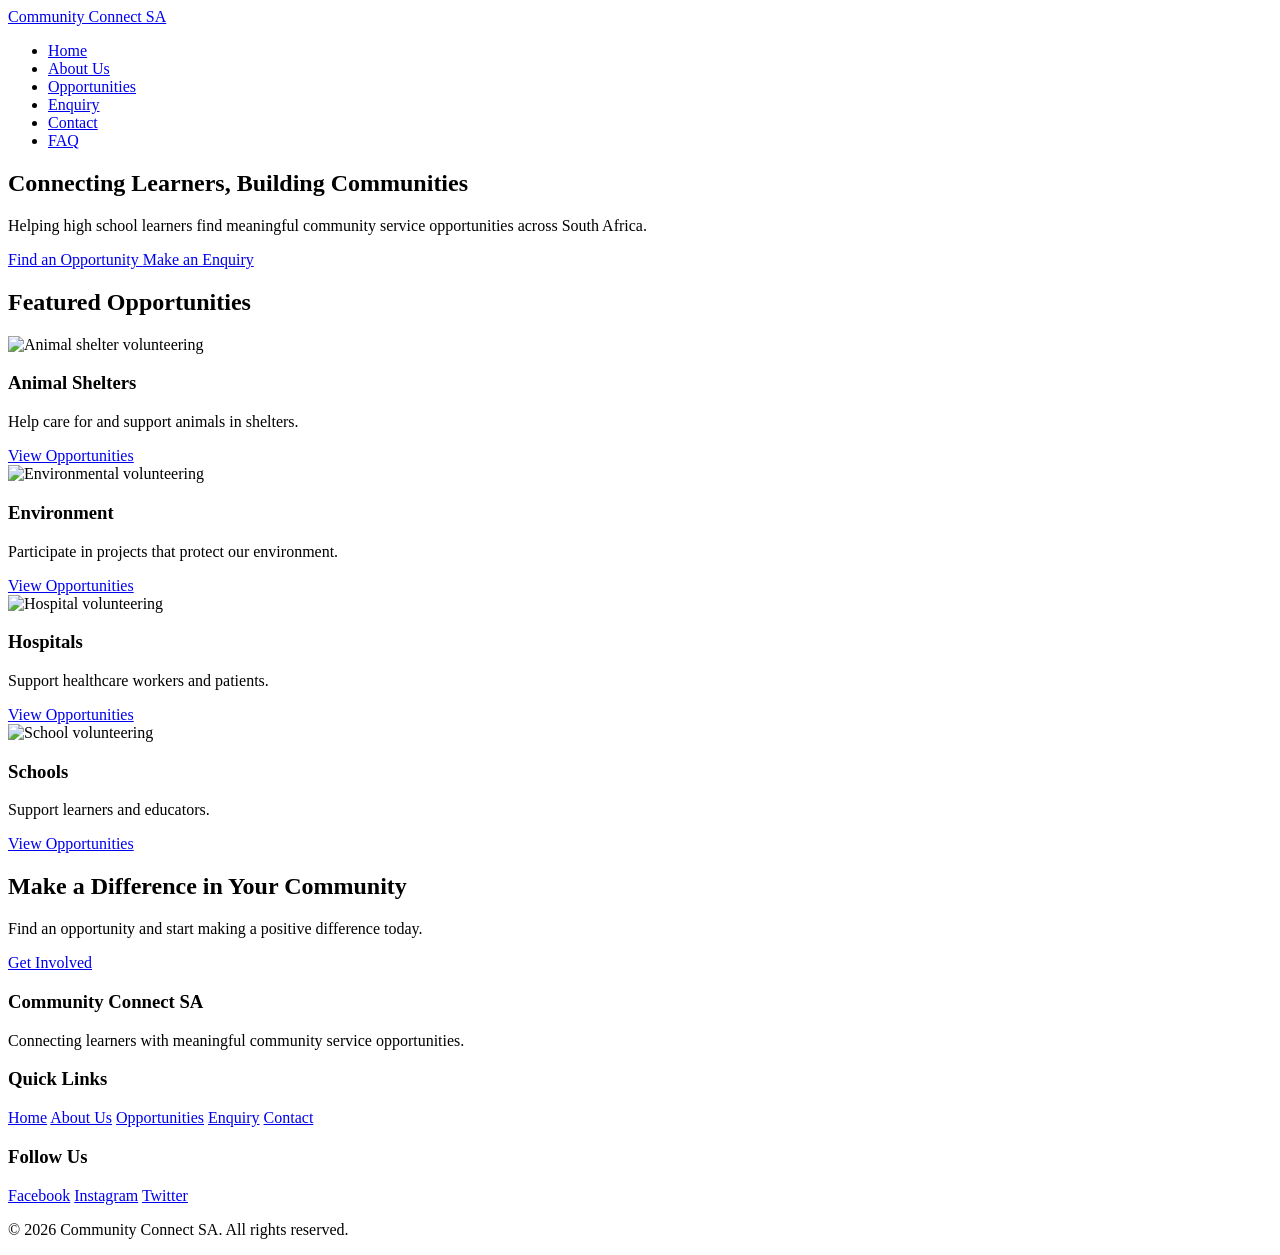
==== index.html @ 4989bf53 "Home page" ====
<!DOCTYPE html>
<html lang="en">
<head>
    <meta charset="UTF-8">
    <meta name="viewport" content="width=device-width, initial-scale=1.0">

    <title>Community Connect SA | Home</title>

    <link rel="stylesheet" href="css/style.css">
</head>

<body>

    <header>
        <nav class="navbar">

            <a href="index.html" class="logo">
                Community Connect SA
            </a>

            <ul class="nav-links">
                <li><a href="index.html">Home</a></li>
                <li><a href="about.html">About Us</a></li>
                <li><a href="services.html">Opportunities</a></li>
                <li><a href="enquiry.html">Enquiry</a></li>
                <li><a href="contact.html">Contact</a></li>
                <li><a href="faq.html">FAQ</a></li>
            </ul>

        </nav>
    </header>


    <main>

        <!-- Hero Section -->
        <section class="hero">

            <div class="hero-content">

                <h1>
                    Connecting Learners,
                    Building Communities
                </h1>

                <p>
                    Helping high school learners find
                    meaningful community service
                    opportunities across South Africa.
                </p>

                <div class="hero-buttons">
                    <a href="services.html" class="btn">
                        Find an Opportunity
                    </a>

                    <a href="enquiry.html" class="btn secondary-btn">
                        Make an Enquiry
                    </a>
                </div>

            </div>

        </section>


        <!-- Featured Opportunities -->
        <section class="opportunities">

            <h2>Featured Opportunities</h2>

            <div class="opportunity-grid">

                <article class="opportunity-card">

                    <img
                        src="images/animal-shelter.jpg"
                        alt="Animal shelter volunteering"
                    >

                    <h3>Animal Shelters</h3>

                    <p>
                        Help care for and support
                        animals in shelters.
                    </p>

                    <a href="services.html">
                        View Opportunities
                    </a>

                </article>


                <article class="opportunity-card">

                    <img
                        src="images/environment.jpg"
                        alt="Environmental volunteering"
                    >

                    <h3>Environment</h3>

                    <p>
                        Participate in projects
                        that protect our environment.
                    </p>

                    <a href="services.html">
                        View Opportunities
                    </a>

                </article>


                <article class="opportunity-card">

                    <img
                        src="images/hospital.jpg"
                        alt="Hospital volunteering"
                    >

                    <h3>Hospitals</h3>

                    <p>
                        Support healthcare workers
                        and patients.
                    </p>

                    <a href="services.html">
                        View Opportunities
                    </a>

                </article>


                <article class="opportunity-card">

                    <img
                        src="images/school.jpg"
                        alt="School volunteering"
                    >

                    <h3>Schools</h3>

                    <p>
                        Support learners and
                        educators.
                    </p>

                    <a href="services.html">
                        View Opportunities
                    </a>

                </article>

            </div>

        </section>


        <!-- Call to Action -->
        <section class="cta">

            <h2>Make a Difference in Your Community</h2>

            <p>
                Find an opportunity and start
                making a positive difference today.
            </p>

            <a href="services.html" class="btn">
                Get Involved
            </a>

        </section>

    </main>


    <footer>

        <div class="footer-content">

            <div>
                <h3>Community Connect SA</h3>

                <p>
                    Connecting learners with
                    meaningful community service
                    opportunities.
                </p>
            </div>


            <div>
                <h3>Quick Links</h3>

                <a href="index.html">Home</a>
                <a href="about.html">About Us</a>
                <a href="services.html">Opportunities</a>
                <a href="enquiry.html">Enquiry</a>
                <a href="contact.html">Contact</a>
            </div>


            <div>
                <h3>Follow Us</h3>

                <a href="#">Facebook</a>
                <a href="#">Instagram</a>
                <a href="#">Twitter</a>
            </div>

        </div>

        <p class="copyright">
            &copy; 2026 Community Connect SA.
            All rights reserved.
        </p>

    </footer>


    <script src="js/script.js"></script>

</body>
</html>
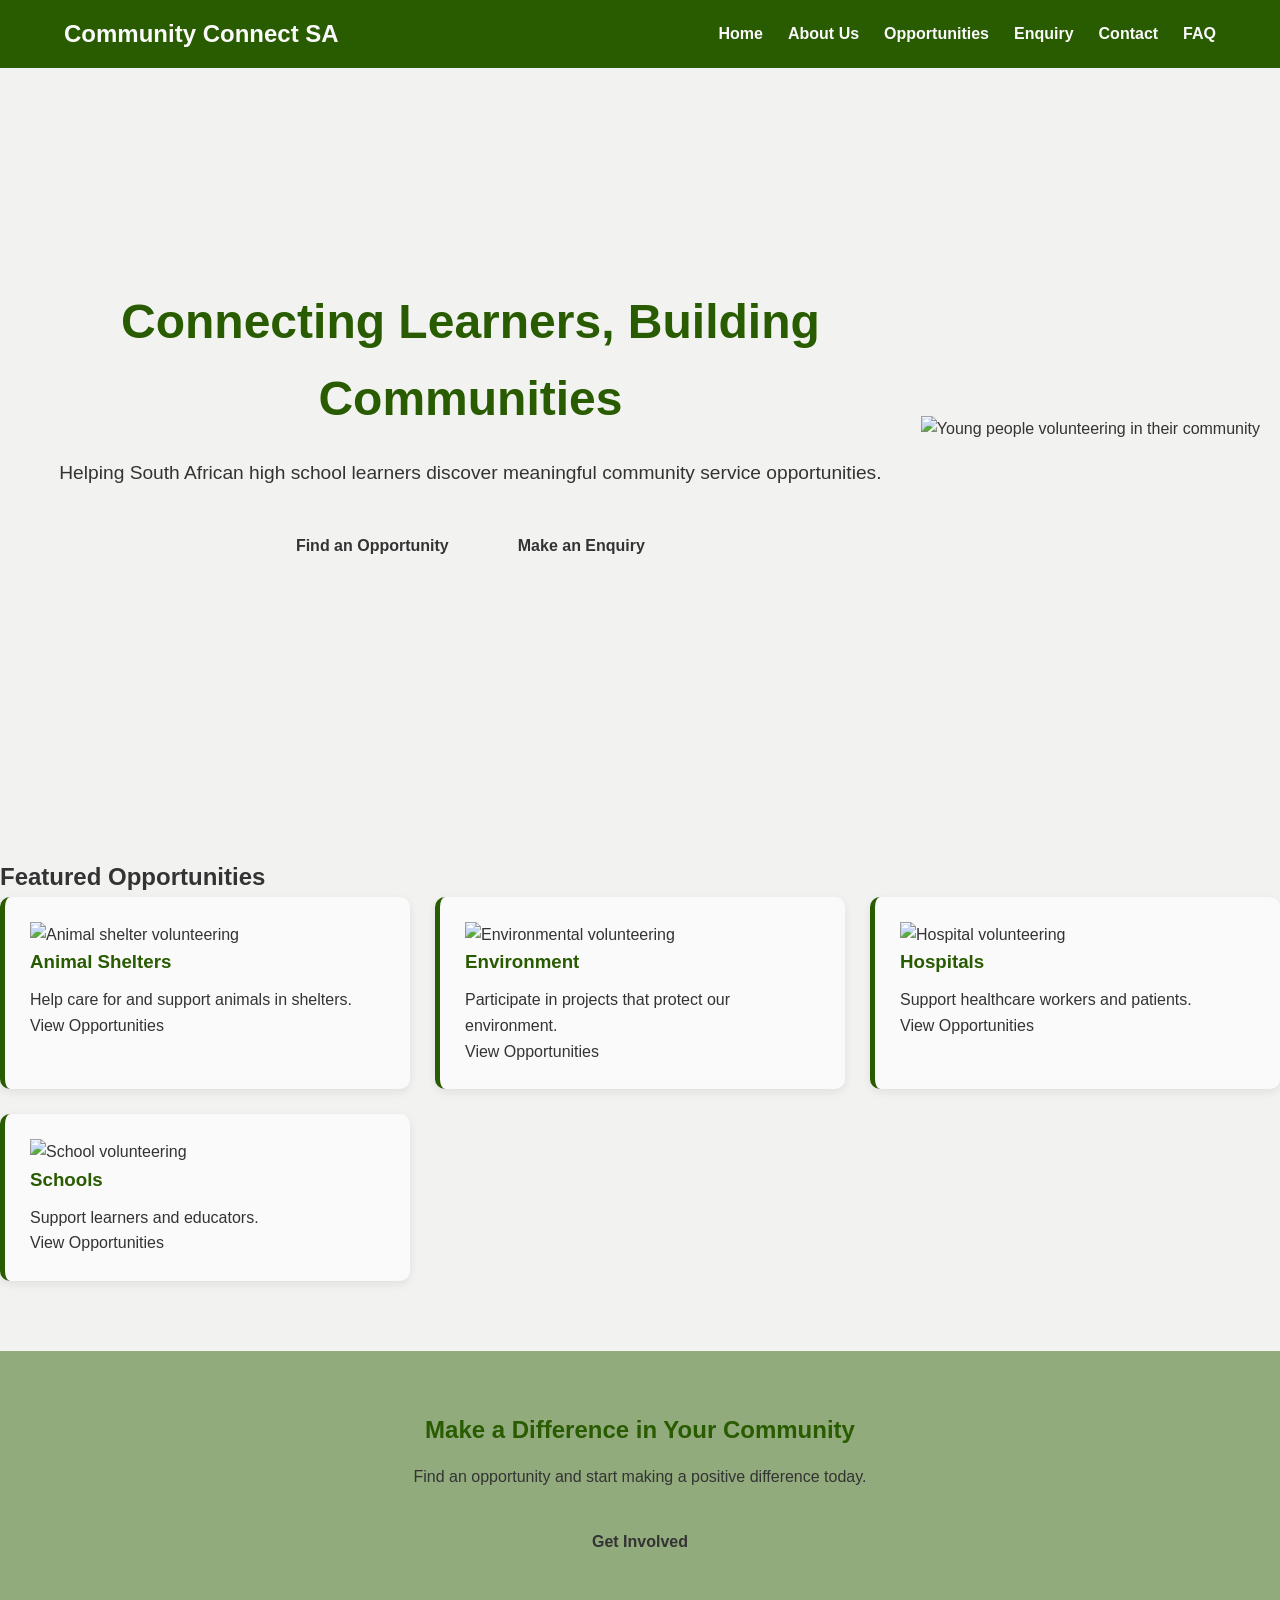
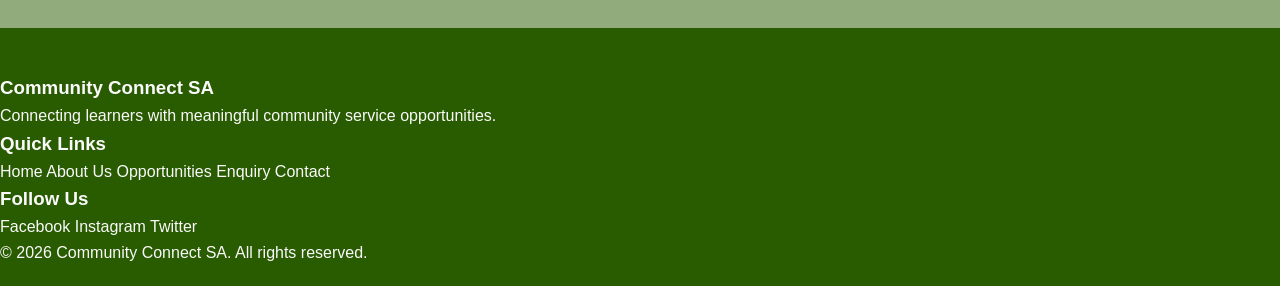
==== commit 96918330: "added style ref to all webpages" ====
--- a/index.html
+++ b/index.html
@@ -33,38 +33,27 @@
 
     <main>
 
-        <!-- Hero Section -->
-        <section class="hero">
-
-            <div class="hero-content">
-
-                <h1>
-                    Connecting Learners,
-                    Building Communities
-                </h1>
-
-                <p>
-                    Helping high school learners find
-                    meaningful community service
-                    opportunities across South Africa.
-                </p>
-
-                <div class="hero-buttons">
-                    <a href="services.html" class="btn">
-                        Find an Opportunity
-                    </a>
-
-                    <a href="enquiry.html" class="btn secondary-btn">
-                        Make an Enquiry
-                    </a>
-                </div>
-
-            </div>
-
-        </section>
-
-
-        <!-- Featured Opportunities -->
+      <section class="hero">
+    <div class="hero-content">
+        <h1>Connecting Learners, Building Communities</h1>
+
+        <p>
+            Helping South African high school learners discover
+            meaningful community service opportunities.
+        </p>
+
+        <div class="hero-buttons">
+            <a href="services.html" class="btn">Find an Opportunity</a>
+            <a href="enquiry.html" class="btn">Make an Enquiry</a>
+        </div>
+    </div>
+
+    <div class="hero-image">
+        <img src="hero-volunteers.jpg"
+             alt="Young people volunteering in their community">
+    </div>
+</section>
+ <!-- Featured Opportunities -->
         <section class="opportunities">
 
             <h2>Featured Opportunities</h2>
--- a/css/style.css
+++ b/css/style.css
@@ -0,0 +1,879 @@
+/* GENERAL RESET */
+
+* {
+    margin: 0;
+    padding: 0;
+    box-sizing: border-box;
+}
+
+html {
+    scroll-behavior: smooth;
+}
+
+body {
+    font-family: Arial, Helvetica, sans-serif;
+    line-height: 1.6;
+    color: #333333;
+    background-color: #FAFAFA;
+}
+
+img {
+    max-width: 100%;
+    height: auto;
+    display: block;
+}
+
+a {
+    text-decoration: none;
+    color: inherit;
+}
+
+ul {
+    list-style: none;
+}
+
+.container {
+    width: 90%;
+    max-width: 1200px;
+    margin: 0 auto;
+}
+
+
+/*HEADER / NAVIGATION */
+
+header {
+    background-color: #295B01;
+    color: #FAFAFA;
+    padding: 15px 0;
+    position: sticky;
+    top: 0;
+    z-index: 1000;
+}
+
+.navbar {
+    width: 90%;
+    max-width: 1200px;
+    margin: 0 auto;
+
+    display: flex;
+    justify-content: space-between;
+    align-items: center;
+}
+
+.logo {
+    font-size: 1.5rem;
+    font-weight: bold;
+    color: #FAFAFA;
+}
+
+.nav-links {
+    display: flex;
+    align-items: center;
+    gap: 25px;
+}
+
+.nav-links a {
+    color: #FAFAFA;
+    font-weight: 600;
+    transition: 0.3s ease;
+}
+
+.nav-links a:hover {
+    color: #92AB7C;
+}
+
+
+/*  HERO SECTION*/
+  
+
+.hero {
+    min-height: 80vh;
+
+    display: flex;
+    align-items: center;
+    justify-content: center;
+
+    text-align: center;
+
+    background-color: #F2F3F1;
+    padding: 80px 20px;
+}
+
+.hero-content {
+    max-width: 850px;
+    margin: 0 auto;
+}
+
+.hero h1 {
+    font-size: 3rem;
+    color: #295B01;
+    margin-bottom: 20px;
+}
+
+.hero p {
+    font-size: 1.2rem;
+    color: #333333;
+    margin-bottom: 30px;
+}
+
+.hero-buttons {
+    display: flex;
+    justify-content: center;
+    gap: 15px;
+    flex-wrap: wrap;
+}
+
+
+/* BUTTONS */
+
+.btn {
+    display: inline-block;
+
+    padding: 12px 25px;
+
+    border-radius: 6px;
+
+    font-weight: bold;
+
+    border: 2px solid transparent;
+
+    cursor: pointer;
+
+    transition: 0.3s ease;
+}
+
+.btn-primary {
+    background-color: #295B01;
+    color: #FAFAFA;
+}
+
+.btn-primary:hover {
+    background-color: #92AB7C;
+    color: #333333;
+}
+
+.btn-secondary {
+    background-color: #150CC0;
+    color: #FAFAFA;
+}
+
+.btn-secondary:hover {
+    background-color: #92AB7C;
+    color: #333333;
+}
+
+
+
+
+section {
+    padding: 70px 0;
+}
+
+.section-title {
+    text-align: center;
+    margin-bottom: 40px;
+}
+
+.section-title h2 {
+    font-size: 2.2rem;
+    color: #295B01;
+    margin-bottom: 10px;
+}
+
+.section-title p {
+    max-width: 700px;
+    margin: 0 auto;
+    color: #555555;
+}
+
+
+/*
+   PAGE HEADER
+   */
+
+.page-header {
+    background-color: #295B01;
+    color: #FAFAFA;
+
+    text-align: center;
+
+    padding: 60px 20px;
+}
+
+.page-header h1 {
+    font-size: 2.5rem;
+    margin-bottom: 10px;
+}
+
+.page-header p {
+    font-size: 1.1rem;
+}
+
+
+/* 
+   ABOUT SECTION
+   */
+
+.about {
+    background-color: #FAFAFA;
+}
+
+.about-content {
+    display: grid;
+    grid-template-columns: 1fr 1fr;
+    gap: 40px;
+    align-items: center;
+}
+
+.about-text h2 {
+    color: #295B01;
+    margin-bottom: 15px;
+}
+
+.about-text p {
+    margin-bottom: 15px;
+}
+
+.about-image {
+    border-radius: 10px;
+    overflow: hidden;
+}
+
+
+/* MISSION / VALUES */
+
+.values-grid {
+    display: grid;
+    grid-template-columns: repeat(3, 1fr);
+    gap: 25px;
+}
+
+.value-card {
+    background-color: #FAFAFA;
+    padding: 30px;
+
+    border-radius: 10px;
+
+    text-align: center;
+
+    box-shadow: 0 4px 12px rgba(0, 0, 0, 0.08);
+
+    transition: 0.3s ease;
+}
+
+.value-card:hover {
+    transform: translateY(-5px);
+}
+
+.value-card h3 {
+    color: #295B01;
+    margin-bottom: 10px;
+}
+
+/*  OPPORTUNITIES / SERVICE CARDS */
+
+.cards-container {
+    display: grid;
+    grid-template-columns: repeat(3, 1fr);
+    gap: 25px;
+}
+
+.card {
+    background-color: #FAFAFA;
+
+    border-radius: 10px;
+
+    padding: 25px;
+
+    box-shadow: 0 4px 12px rgba(0, 0, 0, 0.08);
+
+    transition: 0.3s ease;
+}
+
+.card:hover {
+    transform: translateY(-5px);
+}
+
+.card h3 {
+    color: #295B01;
+    margin-bottom: 10px;
+}
+
+.card p {
+    margin-bottom: 15px;
+}
+
+.card .btn {
+    margin-top: 10px;
+}
+
+
+/* OPPORTUNITY TYPES */
+  
+
+.opportunities {
+    background-color: #F2F3F1;
+}
+
+.opportunity-grid {
+    display: grid;
+    grid-template-columns: repeat(3, 1fr);
+    gap: 25px;
+}
+
+.opportunity-card {
+    background-color: #FAFAFA;
+
+    padding: 25px;
+
+    border-radius: 10px;
+
+    border-left: 5px solid #295B01;
+
+    box-shadow: 0 3px 10px rgba(0, 0, 0, 0.08);
+}
+
+.opportunity-card h3 {
+    color: #295B01;
+    margin-bottom: 10px;
+}
+
+
+
+
+.cta {
+    background-color: #92AB7C;
+
+    text-align: center;
+
+    padding: 60px 20px;
+}
+
+.cta h2 {
+    color: #295B01;
+    margin-bottom: 15px;
+}
+
+.cta p {
+    margin-bottom: 25px;
+}
+
+
+/* 
+   FORMS
+   */
+
+.form-container {
+    max-width: 800px;
+    margin: 0 auto;
+
+    background-color: #FAFAFA;
+
+    padding: 35px;
+
+    border-radius: 10px;
+
+    box-shadow: 0 4px 12px rgba(0, 0, 0, 0.08);
+}
+
+.form-group {
+    margin-bottom: 20px;
+}
+
+.form-group label {
+    display: block;
+
+    margin-bottom: 7px;
+
+    font-weight: bold;
+
+    color: #295B01;
+}
+
+.form-group input,
+.form-group textarea,
+.form-group select {
+    width: 100%;
+
+    padding: 12px;
+
+    border: 1px solid #CCCCCC;
+
+    border-radius: 5px;
+
+    font-family: inherit;
+
+    font-size: 1rem;
+
+    background-color: #FAFAFA;
+}
+
+.form-group textarea {
+    min-height: 150px;
+    resize: vertical;
+}
+
+.form-group input:focus,
+.form-group textarea:focus,
+.form-group select:focus {
+    outline: none;
+
+    border-color: #295B01;
+
+    box-shadow: 0 0 0 2px rgba(41, 91, 1, 0.1);
+}
+
+
+/* CONTACT SECTION */
+
+.contact-grid {
+    display: grid;
+
+    grid-template-columns: 1fr 1fr;
+
+    gap: 40px;
+}
+
+.contact-info h3 {
+    color: #295B01;
+
+    margin-bottom: 15px;
+}
+
+.contact-info p {
+    margin-bottom: 12px;
+}
+
+.contact-info a {
+    color: #150CC0;
+}
+
+.contact-info a:hover {
+    text-decoration: underline;
+}
+
+.contact-map {
+    min-height: 300px;
+
+    background-color: #F2F3F1;
+
+    border-radius: 10px;
+
+    display: flex;
+
+    align-items: center;
+
+    justify-content: center;
+}
+
+
+/*
+   FAQ
+  */
+
+.faq-container {
+    max-width: 900px;
+    margin: 0 auto;
+}
+
+.faq-item {
+    background-color: #FAFAFA;
+
+    margin-bottom: 15px;
+
+    border-radius: 8px;
+
+    box-shadow: 0 3px 8px rgba(0, 0, 0, 0.07);
+
+    overflow: hidden;
+}
+
+.faq-item summary {
+    padding: 20px;
+
+    cursor: pointer;
+
+    font-weight: bold;
+
+    color: #295B01;
+}
+
+.faq-item summary:hover {
+    background-color: #F2F3F1;
+}
+
+.faq-answer {
+    padding: 0 20px 20px 20px;
+
+    color: #555555;
+}
+
+
+/* 
+   RESOURCES
+  */
+
+.resources-grid {
+    display: grid;
+
+    grid-template-columns: repeat(3, 1fr);
+
+    gap: 25px;
+}
+
+.resource-card {
+    background-color: #FAFAFA;
+
+    padding: 25px;
+
+    border-radius: 10px;
+
+    box-shadow: 0 4px 12px rgba(0, 0, 0, 0.08);
+
+    transition: 0.3s ease;
+}
+
+.resource-card:hover {
+    transform: translateY(-5px);
+}
+
+.resource-card h3 {
+    color: #295B01;
+
+    margin-bottom: 10px;
+}
+
+.resource-card a {
+    color: #150CC0;
+
+    font-weight: bold;
+}
+
+.resource-card a:hover {
+    text-decoration: underline;
+}
+
+
+/* 
+   LISTS
+   */
+
+.content-list {
+    margin: 20px 0;
+
+    padding-left: 25px;
+}
+
+.content-list li {
+    list-style: disc;
+
+    margin-bottom: 8px;
+}
+
+
+/* 
+   FOOTER
+   */
+
+footer {
+    background-color: #295B01;
+
+    color: #FAFAFA;
+
+    padding: 45px 0 20px;
+}
+
+.footer-container {
+    width: 90%;
+
+    max-width: 1200px;
+
+    margin: 0 auto;
+
+    display: grid;
+
+    grid-template-columns: repeat(3, 1fr);
+
+    gap: 30px;
+}
+
+.footer-column h3 {
+    margin-bottom: 15px;
+
+    color: #92AB7C;
+}
+
+.footer-column p {
+    margin-bottom: 10px;
+}
+
+.footer-column ul li {
+    margin-bottom: 8px;
+}
+
+.footer-column a {
+    color: #FAFAFA;
+
+    transition: 0.3s ease;
+}
+
+.footer-column a:hover {
+    color: #92AB7C;
+}
+
+.footer-bottom {
+    width: 90%;
+
+    max-width: 1200px;
+
+    margin: 30px auto 0;
+
+    padding-top: 20px;
+
+    border-top: 1px solid rgba(255, 255, 255, 0.2);
+
+    text-align: center;
+
+    font-size: 0.9rem;
+}
+
+
+   SOCIAL MEDIA
+   */
+
+.social-links {
+    display: flex;
+
+    gap: 15px;
+
+    margin-top: 15px;
+}
+
+.social-links a {
+    display: inline-flex;
+
+    align-items: center;
+
+    justify-content: center;
+
+    width: 40px;
+
+    height: 40px;
+
+    background-color: #92AB7C;
+
+    color: #295B01;
+
+    border-radius: 50%;
+
+    font-weight: bold;
+
+    transition: 0.3s ease;
+}
+
+.social-links a:hover {
+    background-color: #FAFAFA;
+
+    transform: translateY(-3px);
+}
+
+
+/* 
+   TABLES
+   */
+
+.table-container {
+    overflow-x: auto;
+}
+
+table {
+    width: 100%;
+
+    border-collapse: collapse;
+
+    margin: 25px 0;
+}
+
+table th,
+table td {
+    padding: 12px;
+
+    border: 1px solid #CCCCCC;
+
+    text-align: left;
+}
+
+table th {
+    background-color: #295B01;
+
+    color: #FAFAFA;
+}
+
+table tr:nth-child(even) {
+    background-color: #F2F3F1;
+}
+
+
+/* 
+   ALERT / INFORMATION BOXES
+   */
+
+.info-box {
+    background-color: #F2F3F1;
+
+    border-left: 5px solid #295B01;
+
+    padding: 20px;
+
+    margin: 20px 0;
+
+    border-radius: 5px;
+}
+
+.info-box h3 {
+    color: #295B01;
+
+    margin-bottom: 8px;
+}
+
+
+/* =========================================================
+   UTILITY CLASSES
+   ========================================================= */
+
+.text-center {
+    text-align: center;
+}
+
+.mt-20 {
+    margin-top: 20px;
+}
+
+.mt-40 {
+    margin-top: 40px;
+}
+
+.mb-20 {
+    margin-bottom: 20px;
+}
+
+.mb-40 {
+    margin-bottom: 40px;
+}
+
+
+/* 
+   RESPONSIVE DESIGN
+   */
+
+@media (max-width: 768px) {
+
+    /* Navigation */
+
+    .navbar {
+        flex-direction: column;
+
+        gap: 15px;
+    }
+
+    .nav-links {
+        flex-wrap: wrap;
+
+        justify-content: center;
+
+        gap: 15px;
+    }
+
+
+   .hero {
+    min-height: 80vh;
+
+    display: flex;
+    align-items: center;
+    justify-content: center;
+
+    text-align: center;
+
+    background-image: linear-gradient(
+        rgba(0, 0, 0, 0.45),
+        rgba(0, 0, 0, 0.45)
+    ), url("../images/hero-volunteers.jpg");
+
+    background-size: cover;
+    background-position: center;
+
+    padding: 80px 20px;
+}
+
+
+    /* Sections */
+
+    section {
+        padding: 50px 0;
+    }
+
+    .section-title h2 {
+        font-size: 1.8rem;
+    }
+
+
+    /* About */
+
+    .about-content {
+        grid-template-columns: 1fr;
+    }
+
+
+    /* Cards */
+
+    .cards-container {
+        grid-template-columns: 1fr;
+    }
+
+    .values-grid {
+        grid-template-columns: 1fr;
+    }
+
+    .opportunity-grid {
+        grid-template-columns: 1fr;
+    }
+
+    .resources-grid {
+        grid-template-columns: 1fr;
+    }
+
+
+    /* Contact */
+
+    .contact-grid {
+        grid-template-columns: 1fr;
+    }
+
+
+    /* Footer */
+
+    .footer-container {
+        grid-template-columns: 1fr;
+
+        text-align: center;
+    }
+
+    .social-links {
+        justify-content: center;
+    }
+
+
+    /* Page Header */
+
+    .page-header h1 {
+        font-size: 2rem;
+    }
+
+
+    /* Forms */
+
+    .form-container {
+        padding: 25px 20px;
+    }
+}
+
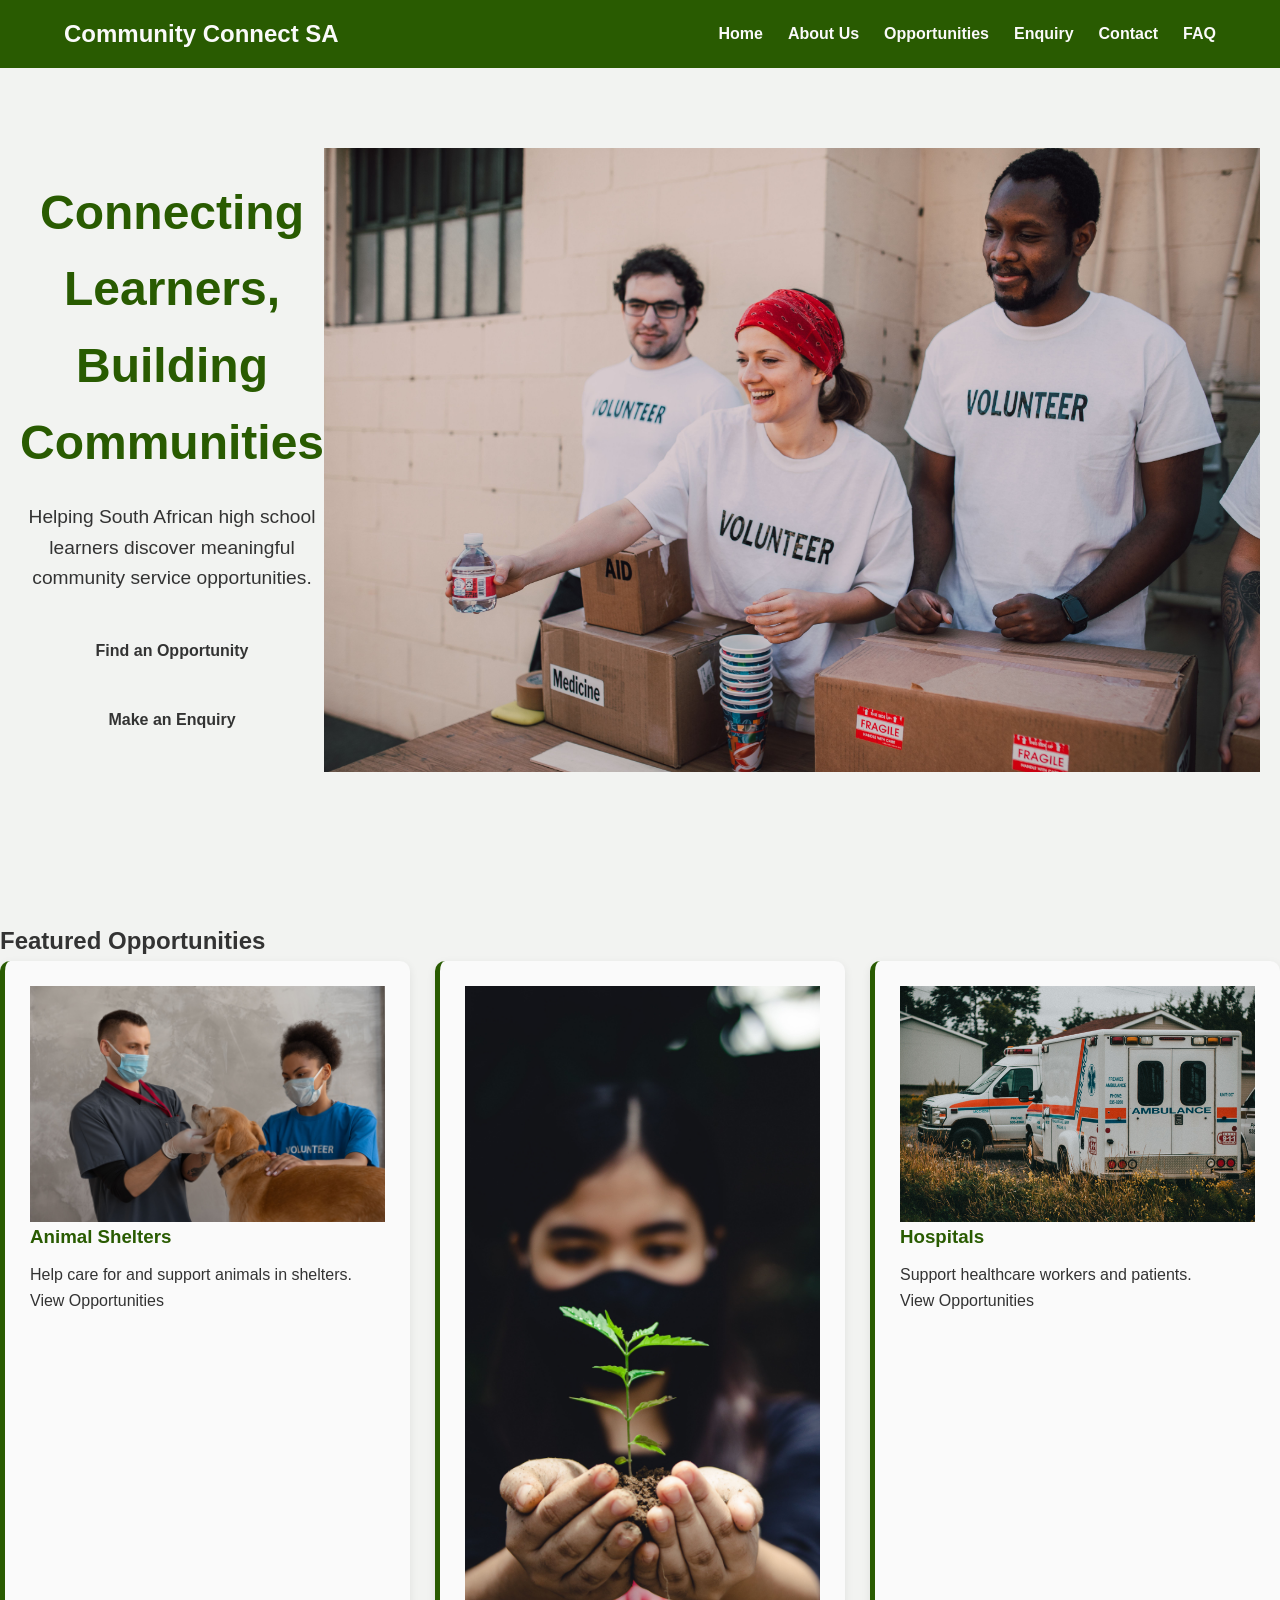
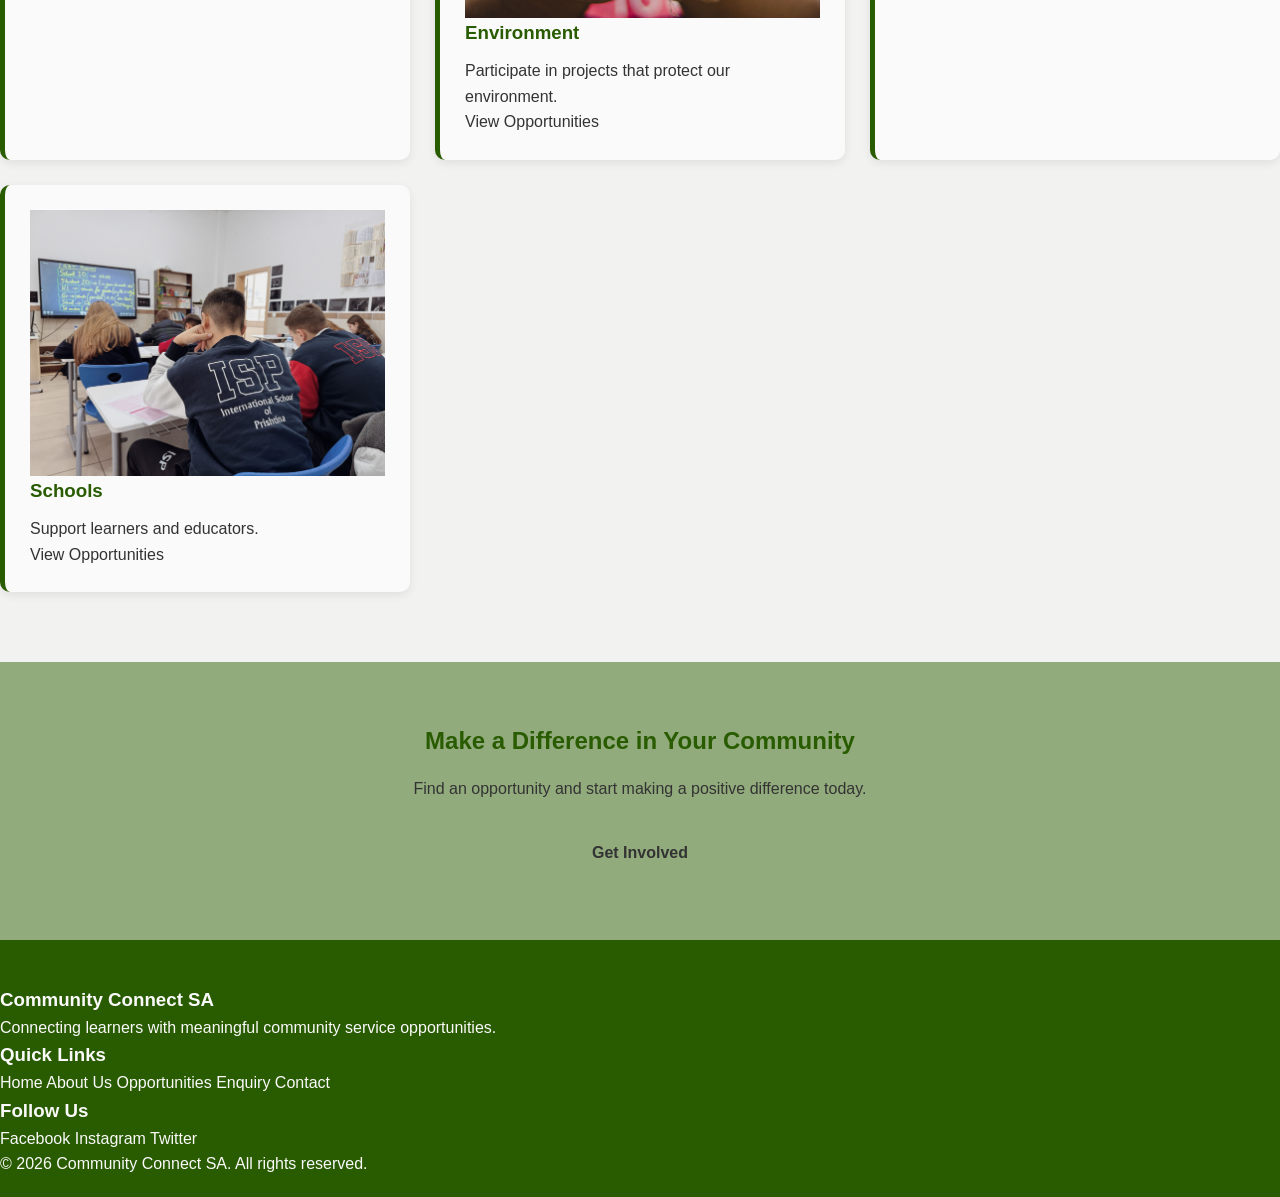
==== commit da4bb402: "Part 2: continued development" ====
--- a/index.html
+++ b/index.html
@@ -11,6 +11,7 @@
 
 <body>
 
+    <!-- Navigation -->
     <header>
         <nav class="navbar">
 
@@ -20,11 +21,11 @@
 
             <ul class="nav-links">
                 <li><a href="index.html">Home</a></li>
-                <li><a href="about.html">About Us</a></li>
-                <li><a href="services.html">Opportunities</a></li>
-                <li><a href="enquiry.html">Enquiry</a></li>
-                <li><a href="contact.html">Contact</a></li>
-                <li><a href="faq.html">FAQ</a></li>
+                <li><a href="pages/about.html">About Us</a></li>
+                <li><a href="pages/services.html">Opportunities</a></li>
+                <li><a href="pages/enquiry.html">Enquiry</a></li>
+                <li><a href="pages/contact.html">Contact</a></li>
+                <li><a href="pages/faq.html">FAQ</a></li>
             </ul>
 
         </nav>
@@ -33,33 +34,48 @@
 
     <main>
 
-      <section class="hero">
-    <div class="hero-content">
-        <h1>Connecting Learners, Building Communities</h1>
-
-        <p>
-            Helping South African high school learners discover
-            meaningful community service opportunities.
-        </p>
-
-        <div class="hero-buttons">
-            <a href="services.html" class="btn">Find an Opportunity</a>
-            <a href="enquiry.html" class="btn">Make an Enquiry</a>
-        </div>
-    </div>
-
-    <div class="hero-image">
-        <img src="hero-volunteers.jpg"
-             alt="Young people volunteering in their community">
-    </div>
-</section>
- <!-- Featured Opportunities -->
+        <!-- Hero Section -->
+        <section class="hero">
+
+            <div class="hero-content">
+
+                <h1>Connecting Learners, Building Communities</h1>
+
+                <p>
+                    Helping South African high school learners discover
+                    meaningful community service opportunities.
+                </p>
+
+                <div class="hero-buttons">
+                    <a href="pages/services.html" class="btn">
+                        Find an Opportunity
+                    </a>
+
+                    <a href="pages/enquiry.html" class="btn">
+                        Make an Enquiry
+                    </a>
+                </div>
+
+            </div>
+
+            <div class="hero-image">
+                <img
+                    src="images/hero-volunteers.jpg"
+                    alt="Young people volunteering in their community"
+                >
+            </div>
+
+        </section>
+
+
+        <!-- Featured Opportunities -->
         <section class="opportunities">
 
             <h2>Featured Opportunities</h2>
 
             <div class="opportunity-grid">
 
+                <!-- Animal Shelters -->
                 <article class="opportunity-card">
 
                     <img
@@ -74,13 +90,14 @@
                         animals in shelters.
                     </p>
 
-                    <a href="services.html">
-                        View Opportunities
-                    </a>
-
-                </article>
-
-
+                    <a href="pages/services.html">
+                        View Opportunities
+                    </a>
+
+                </article>
+
+
+                <!-- Environment -->
                 <article class="opportunity-card">
 
                     <img
@@ -95,13 +112,14 @@
                         that protect our environment.
                     </p>
 
-                    <a href="services.html">
-                        View Opportunities
-                    </a>
-
-                </article>
-
-
+                    <a href="pages/services.html">
+                        View Opportunities
+                    </a>
+
+                </article>
+
+
+                <!-- Hospitals -->
                 <article class="opportunity-card">
 
                     <img
@@ -116,13 +134,14 @@
                         and patients.
                     </p>
 
-                    <a href="services.html">
-                        View Opportunities
-                    </a>
-
-                </article>
-
-
+                    <a href="pages/services.html">
+                        View Opportunities
+                    </a>
+
+                </article>
+
+
+                <!-- Schools -->
                 <article class="opportunity-card">
 
                     <img
@@ -137,7 +156,7 @@
                         educators.
                     </p>
 
-                    <a href="services.html">
+                    <a href="pages/services.html">
                         View Opportunities
                     </a>
 
@@ -158,7 +177,7 @@
                 making a positive difference today.
             </p>
 
-            <a href="services.html" class="btn">
+            <a href="pages/services.html" class="btn">
                 Get Involved
             </a>
 
@@ -167,6 +186,7 @@
     </main>
 
 
+    <!-- Footer -->
     <footer>
 
         <div class="footer-content">
@@ -186,10 +206,10 @@
                 <h3>Quick Links</h3>
 
                 <a href="index.html">Home</a>
-                <a href="about.html">About Us</a>
-                <a href="services.html">Opportunities</a>
-                <a href="enquiry.html">Enquiry</a>
-                <a href="contact.html">Contact</a>
+                <a href="pages/about.html">About Us</a>
+                <a href="pages/services.html">Opportunities</a>
+                <a href="pages/enquiry.html">Enquiry</a>
+                <a href="pages/contact.html">Contact</a>
             </div>
 
 
--- a/css/style.css
+++ b/css/style.css
@@ -876,4 +876,147 @@
         padding: 25px 20px;
     }
 }
-
+/* 
+   ENQUIRY PAGE
+   */
+
+
+
+.enquiry-section {
+    background-color: #F2F3F1;
+
+    min-height: 430px;
+
+    padding: 35px 20px 45px;
+
+    display: flex;
+
+    justify-content: center;
+
+    align-items: flex-start;
+}
+
+
+
+.enquiry-form {
+    width: 100%;
+
+    max-width: 480px;
+
+    background-color: #FAFAFA;
+
+    padding: 25px 30px;
+
+    border-radius: 0;
+
+    box-shadow: none;
+}
+
+
+/* ---------------------------------------------------------
+   FORM GROUP
+   --------------------------------------------------------- */
+
+.enquiry-form .form-group {
+    margin-bottom: 16px;
+}
+
+
+
+.enquiry-form .form-group label {
+    display: block;
+
+    margin-bottom: 5px;
+
+    color: #333333;
+
+    font-size: 0.9rem;
+
+    font-weight: bold;
+}
+
+
+.enquiry-form .form-group input,
+.enquiry-form .form-group select {
+
+    width: 100%;
+
+    height: 40px;
+
+    padding: 8px 14px;
+
+    border: 1px solid #777777;
+
+    border-radius: 20px;
+
+    background-color: #FFFFFF;
+
+    font-family: inherit;
+
+    font-size: 0.9rem;
+}
+
+
+/* TEXTAREA*/
+
+.enquiry-form .form-group textarea {
+
+    width: 100%;
+
+    min-height: 110px;
+
+    padding: 12px 14px;
+
+    border: 1px solid #777777;
+
+    border-radius: 25px;
+
+    background-color: #FFFFFF;
+
+    font-family: inherit;
+
+    font-size: 0.9rem;
+
+    resize: vertical;
+}
+
+
+
+
+.enquiry-form .form-group input:focus,
+.enquiry-form .form-group select:focus,
+.enquiry-form .form-group textarea:focus {
+
+    outline: none;
+
+    border-color: #295B01;
+
+    box-shadow: 0 0 0 2px rgba(41, 91, 1, 0.1);
+}
+
+/* submit button */
+.enquiry-form .btn {
+
+    margin-top: 5px;
+
+    padding: 12px 20px;
+
+    border-radius: 0;
+
+    font-size: 0.9rem;
+
+    background-color: #295B01;
+
+    color: #FAFAFA;
+}
+
+
+.enquiry-form .btn:hover {
+
+    background-color: #92AB7C;
+
+    color: #333333;
+}
+
+
+
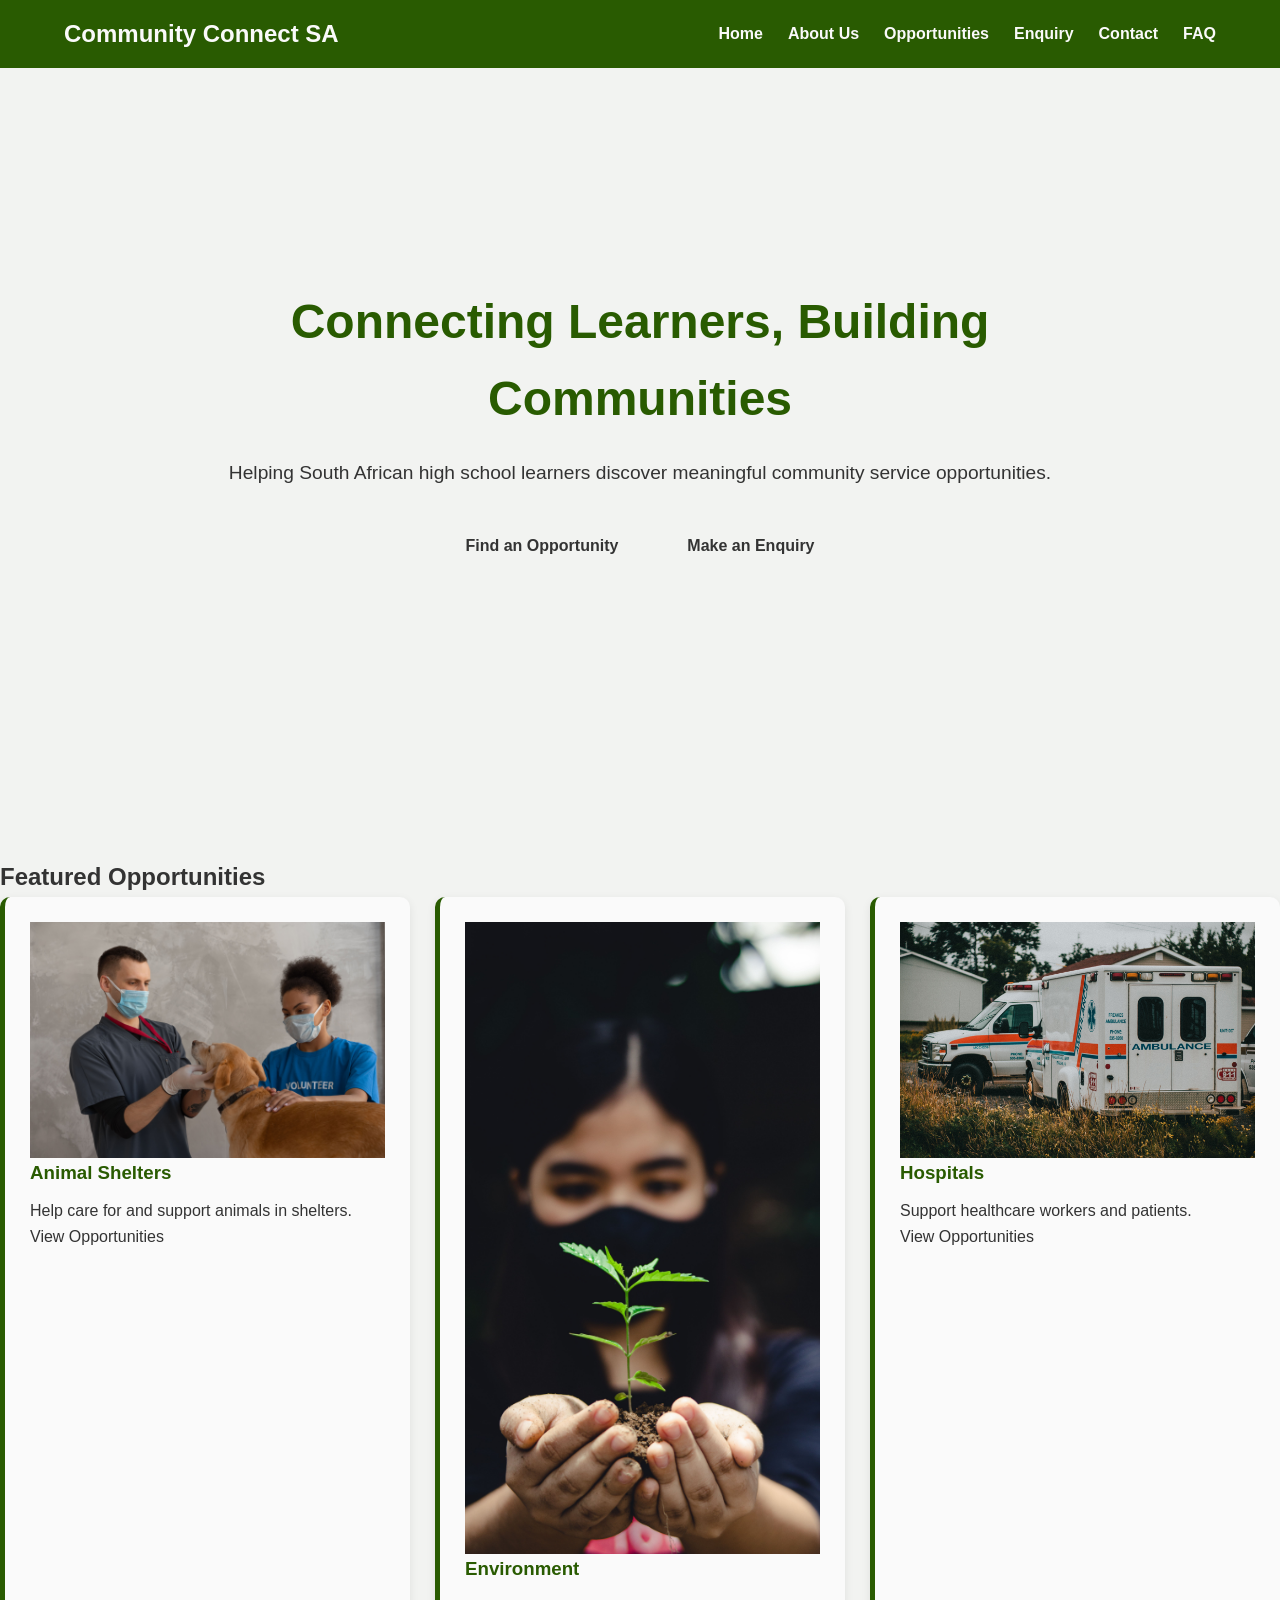
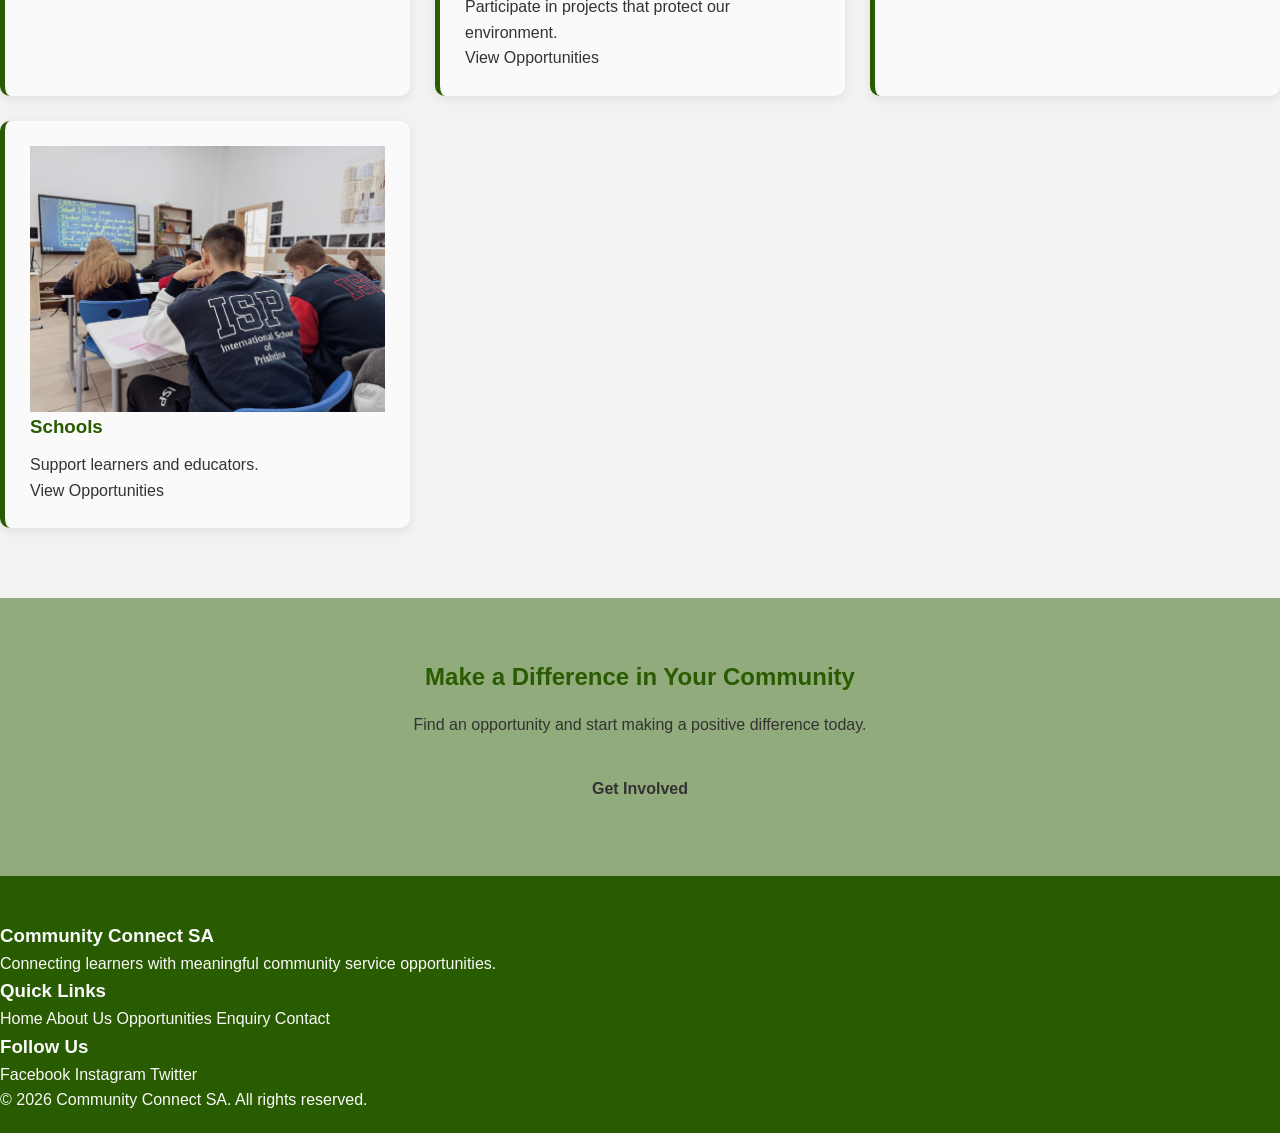
==== commit 001e7f1a: "Update index page to remove image in the HERO section" ====
--- a/index.html
+++ b/index.html
@@ -58,12 +58,12 @@
 
             </div>
 
-            <div class="hero-image">
+           <!-- <div class="hero-image">
                 <img
                     src="images/hero-volunteers.jpg"
                     alt="Young people volunteering in their community"
                 >
-            </div>
+            </div> -->
 
         </section>
 
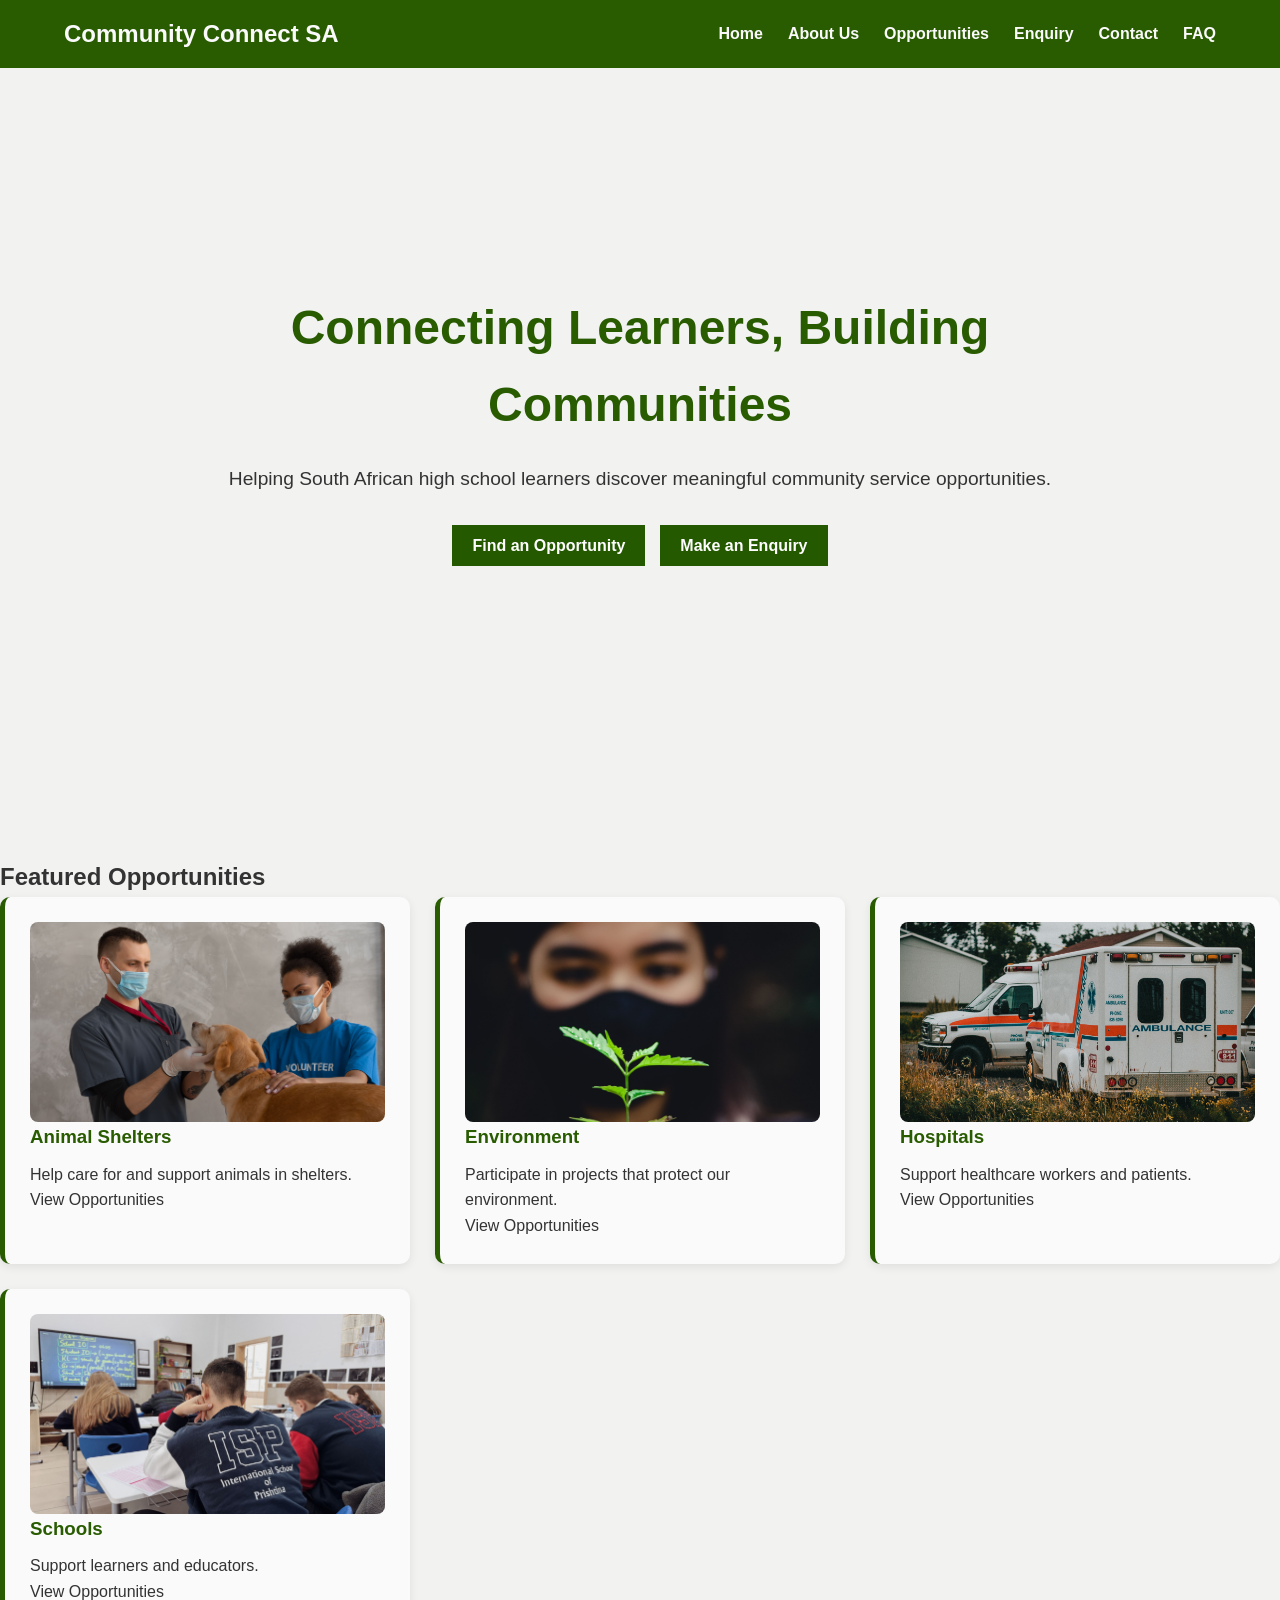
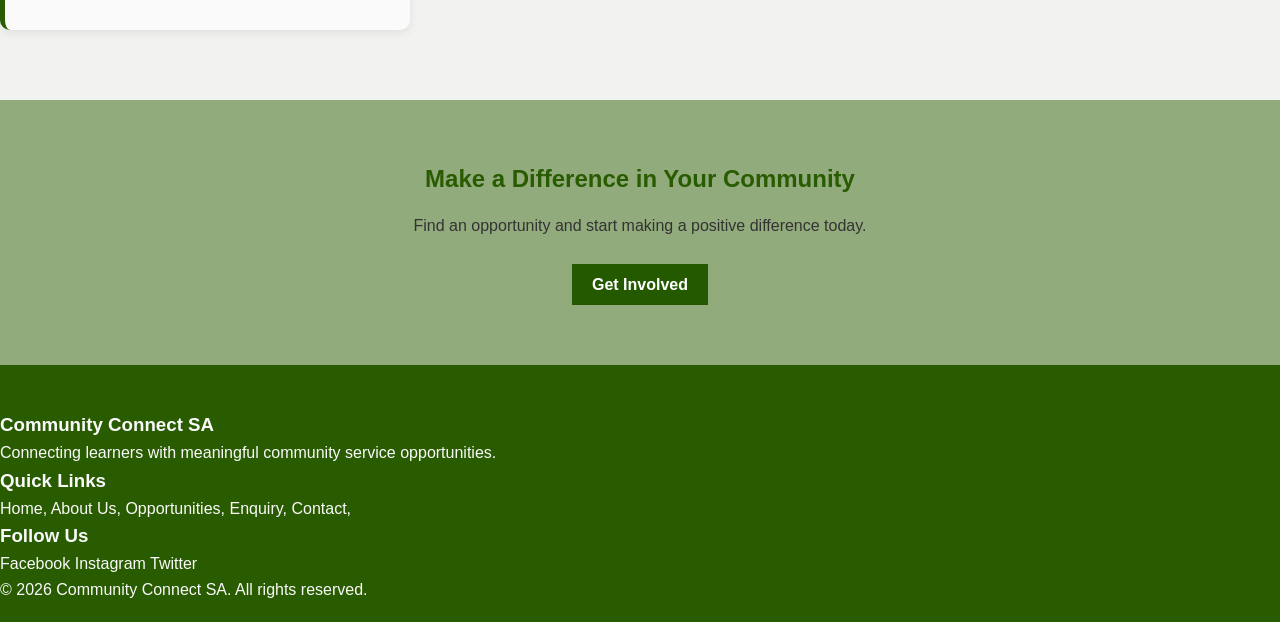
==== commit a9cd2440: "fixed minor css and javascript code" ====
--- a/index.html
+++ b/index.html
@@ -205,11 +205,11 @@
             <div>
                 <h3>Quick Links</h3>
 
-                <a href="index.html">Home</a>
-                <a href="pages/about.html">About Us</a>
-                <a href="pages/services.html">Opportunities</a>
-                <a href="pages/enquiry.html">Enquiry</a>
-                <a href="pages/contact.html">Contact</a>
+                <a href="index.html">Home,</a>
+                <a href="pages/about.html">About Us,</a>
+                <a href="pages/services.html">Opportunities,</a>
+                <a href="pages/enquiry.html">Enquiry,</a>
+                <a href="pages/contact.html">Contact,</a>
             </div>
 
 
--- a/css/style.css
+++ b/css/style.css
@@ -289,6 +289,14 @@
 
     transition: 0.3s ease;
 }
+/* Opportunity card images */
+.opportunity-card img {
+    width: 100%;
+    height: 200px;
+    object-fit: cover;
+    display: block;
+    border-radius: 8px;
+}
 
 .card:hover {
     transform: translateY(-5px);
@@ -638,7 +646,7 @@
 }
 
 
-   SOCIAL MEDIA
+   /*SOCIAL MEDIA
    */
 
 .social-links {
@@ -913,9 +921,9 @@
 }
 
 
-/* ---------------------------------------------------------
+/* 
    FORM GROUP
-   --------------------------------------------------------- */
+   A */
 
 .enquiry-form .form-group {
     margin-bottom: 16px;
@@ -1019,4 +1027,562 @@
 }
 
 
-
+/* new Css for the ABOUT US PAGE */
+
+.page-header {
+    background-color: #9ab18a;
+    color: #285b0b;
+    min-height: 190px;
+    padding: 35px 20px;
+    display: flex;
+    flex-direction: column;
+    justify-content: center;
+    align-items: center;
+    text-align: center;
+}
+
+.page-header h1 {
+    font-size: 2.2rem;
+    margin: 0 0 10px;
+}
+
+.page-header p {
+    margin: 0;
+    line-height: 1.6;
+}
+
+/* About the Organisation */
+
+.about-section {
+    display: grid;
+    grid-template-columns: repeat(2, minmax(0, 1fr));
+    align-items: center;
+    gap: 45px;
+    padding: 45px 5%;
+    max-width: 1200px;
+    margin: 0 auto;
+}
+
+.about-image img {
+    width: 100%;
+    height: 300px;
+    object-fit: cover;
+    display: block;
+    border-radius: 8px;
+}
+
+.about-text h2,
+.mission-card h2 {
+    color: #285b0b;
+    font-size: 1.7rem;
+    margin: 0 0 12px;
+}
+
+.about-text p,
+.mission-card p {
+    line-height: 1.7;
+    margin: 0 0 12px;
+    color: #444;
+}
+
+/* Mission and Vision */
+
+.mission-grid {
+    display: grid;
+    grid-template-columns: repeat(2, minmax(0, 1fr));
+    gap: 25px;
+    padding: 10px 5% 40px;
+    max-width: 1200px;
+    margin: 0 auto;
+}
+
+.mission-card {
+    padding: 25px;
+    background-color: #f1f6ee;
+    border-radius: 8px;
+    border-left: 4px solid #285b0b;
+}
+
+.mission-card p {
+    margin-bottom: 0;
+}
+
+/* Organisational Values */
+
+.values-section {
+    padding: 35px 5% 50px;
+    max-width: 1200px;
+    margin: 0 auto;
+}
+
+.values-section > h2,
+.team-heading h2 {
+    text-align: center;
+    color: #285b0b;
+    margin: 0 0 15px;
+    font-size: 1.8rem;
+}
+
+.values-grid {
+    display: grid;
+    grid-template-columns: repeat(2, minmax(0, 1fr));
+    gap: 30px 45px;
+    margin-top: 30px;
+}
+
+.value-item {
+    display: flex;
+    align-items: flex-start;
+    gap: 14px;
+}
+
+.value-icon {
+    display: flex;
+    align-items: center;
+    justify-content: center;
+    flex-shrink: 0;
+    width: 38px;
+    height: 38px;
+    border: 2px solid #285b0b;
+    border-radius: 50%;
+    color: #285b0b;
+    font-size: 1.2rem;
+    font-weight: bold;
+}
+
+.value-item h3 {
+    color: #285b0b;
+    margin: 0 0 7px;
+    font-size: 1.1rem;
+}
+
+.value-item p {
+    color: #555;
+    line-height: 1.6;
+    margin: 0;
+}
+
+/* Meet Our Team */
+
+.team-section {
+    background-color: #f5f7f2;
+    padding: 45px 5% 55px;
+}
+
+.team-heading {
+    max-width: 700px;
+    margin: 0 auto 35px;
+    text-align: center;
+}
+
+.team-heading p {
+    color: #555;
+    line-height: 1.6;
+    margin: 0;
+}
+
+.team-grid {
+    display: grid;
+    grid-template-columns: repeat(3, minmax(0, 1fr));
+    gap: 25px;
+    max-width: 1200px;
+    margin: 0 auto;
+}
+
+.team-card {
+    background-color: #fff;
+    border-radius: 8px;
+    overflow: hidden;
+    box-shadow: 0 3px 12px rgba(0, 0, 0, 0.08);
+}
+
+.team-card img {
+    width: 100%;
+    height: 230px;
+    object-fit: cover;
+    display: block;
+}
+
+.team-info {
+    padding: 22px;
+}
+
+.team-info h3 {
+    color: #285b0b;
+    font-size: 1.2rem;
+    margin: 0 0 8px;
+}
+
+.team-role {
+    color: #687e5d;
+    font-weight: bold;
+    font-size: 0.9rem;
+    margin: 0 0 12px;
+}
+
+.team-info p:last-child {
+    color: #555;
+    line-height: 1.6;
+    margin-bottom: 0;
+}
+
+/* Call to Action */
+
+.about-cta {
+    background-color: #e8efe3;
+    padding: 45px 20px;
+    text-align: center;
+}
+
+.about-cta h2 {
+    color: #285b0b;
+    margin: 0 0 12px;
+}
+
+.about-cta p {
+    color: #444;
+    line-height: 1.6;
+    max-width: 650px;
+    margin: 0 auto 22px;
+}
+
+.about-cta-button {
+    display: inline-block;
+    background-color: #285b0b;
+    color: #fff;
+    padding: 12px 24px;
+    border-radius: 5px;
+    text-decoration: none;
+    font-weight: bold;
+    transition: background-color 0.2s ease;
+}
+
+.about-cta-button:hover {
+    background-color: #1d4208;
+}
+
+.about-cta-button:focus-visible {
+    outline: 3px solid #285b0b;
+    outline-offset: 4px;
+}
+
+/* Footer */
+
+.about-footer {
+    background-color: #285b0b;
+    color: #fff;
+    padding: 25px 20px;
+    text-align: center;
+}
+
+.about-footer .copyright {
+    margin: 0;
+    line-height: 1.6;
+}
+
+/* Responsive Layout */
+
+@media (max-width: 768px) {
+    .about-section {
+        grid-template-columns: 1fr;
+        gap: 25px;
+        padding: 30px 6%;
+    }
+
+    .about-image img {
+        height: 260px;
+    }
+
+    .mission-grid {
+        grid-template-columns: 1fr;
+        padding: 10px 6% 30px;
+    }
+
+    .values-grid {
+        grid-template-columns: 1fr;
+        gap: 25px;
+    }
+
+    .values-section {
+        padding: 30px 6%;
+    }
+
+    .team-grid {
+        grid-template-columns: repeat(2, minmax(0, 1fr));
+    }
+
+    .team-section {
+        padding: 35px 6%;
+    }
+
+    .team-card img {
+        height: 210px;
+    }
+
+    .page-header {
+        min-height: 150px;
+    }
+
+    .page-header h1 {
+        font-size: 1.8rem;
+    }
+}
+
+@media (max-width: 480px) {
+    .navbar {
+        flex-direction: column;
+        gap: 15px;
+    }
+
+    .nav-links {
+        flex-wrap: wrap;
+        justify-content: center;
+        gap: 12px;
+        padding: 0;
+    }
+
+    .about-text h2,
+    .mission-card h2 {
+        font-size: 1.4rem;
+    }
+
+    .about-image img {
+        height: 210px;
+    }
+
+    .team-grid {
+        grid-template-columns: 1fr;
+    }
+
+    .team-card img {
+        height: 240px;
+    }
+
+    .values-section > h2,
+    .team-heading h2 {
+        font-size: 1.5rem;
+    }
+}
+/* Button Styling */
+.btn {
+    display: inline-block;
+    background-color: #245900;
+    color: #ffffff;
+    padding: 8px 20px;
+    text-decoration: none;
+    border: none;
+    border-radius: 0;
+    font-size: 16px;
+    cursor: pointer;
+    transition: background-color 0.3s ease;
+}
+
+/* Button Hover Effect */
+.btn:hover {
+    background-color: #173b00;
+    color: #ffffff;
+}
+
+/* Button Active Effect */
+.btn:active {
+    background-color: #102900;
+}
+/* JAVASCRIPT FUNCTIONALITY*/
+.opportunity-tools {
+    display: grid;
+    grid-template-columns: minmax(220px, 2fr) minmax(160px, 1fr) minmax(150px, 1fr);
+    gap: 12px;
+    max-width: 1100px;
+    margin: 0 auto 12px;
+    padding: 0 20px;
+}
+.opportunity-tools input,
+.opportunity-tools select {
+    width: 100%;
+    min-height: 44px;
+    padding: 10px 14px;
+    border: 1px solid #b8c2b2;
+    border-radius: 5px;
+    background: #fff;
+    font: inherit;
+}
+.results-count {
+    max-width: 1100px;
+    margin: 0 auto 18px;
+    padding: 0 20px;
+    color: #4c5d45;
+}
+.empty-results {
+    grid-column: 1 / -1;
+    padding: 24px;
+    text-align: center;
+    background: #f1f6ee;
+    border-radius: 6px;
+}
+.visually-hidden {
+    position: absolute;
+    width: 1px;
+    height: 1px;
+    padding: 0;
+    margin: -1px;
+    overflow: hidden;
+    clip: rect(0, 0, 0, 0);
+    white-space: nowrap;
+    border: 0;
+}
+.card,
+.opportunity-card,
+.team-card,
+.btn,
+.nav-links a {
+    transition: transform .2s ease, box-shadow .2s ease, background-color .2s ease;
+}
+.card:hover,
+.opportunity-card:hover,
+.team-card:hover {
+    transform: translateY(-4px);
+    box-shadow: 0 8px 22px rgba(0, 0, 0, .12);
+}
+img.lightbox-image,
+.opportunity-card img,
+.team-card img,
+.about-image img {
+    cursor: zoom-in;
+}
+.image-lightbox {
+    display: none;
+    position: fixed;
+    z-index: 9999;
+    inset: 0;
+    padding: 55px 20px 25px;
+    background: rgba(0, 0, 0, .88);
+    align-items: center;
+    justify-content: center;
+    flex-direction: column;
+}
+.image-lightbox.is-open {
+    display: flex;
+}
+.image-lightbox img {
+    max-width: min(92vw, 1100px);
+    max-height: 78vh;
+    object-fit: contain;
+    border-radius: 5px;
+    cursor: default;
+}
+.lightbox-caption {
+    color: #fff;
+    text-align: center;
+    margin: 12px 0 0;
+}
+.lightbox-close {
+    position: absolute;
+    top: 12px;
+    right: 22px;
+    color: #fff;
+    background: transparent;
+    border: 0;
+    font-size: 2.5rem;
+    cursor: pointer;
+}
+.form-feedback {
+    margin-top: 16px;
+    padding: 12px 15px;
+    border-left: 4px solid #295B01;
+    background: #edf5e8;
+    color: #234b10;
+    line-height: 1.5;
+}
+.map-placeholder {
+    width: 100%;
+    min-height: 280px;
+    overflow: hidden;
+    border-radius: 6px;
+}
+.map-placeholder iframe {
+    display: block;
+    width: 100%;
+    height: 280px;
+    border: 0;
+}
+.faq-section details {
+    margin: 12px auto;
+    max-width: 900px;
+    padding: 16px 20px;
+    border: 1px solid #d7dfd2;
+    border-radius: 6px;
+    background: #fff;
+}
+.faq-section summary {
+    color: #285b0b;
+    font-weight: 700;
+    cursor: pointer;
+}
+.faq-section details p {
+    line-height: 1.65;
+}
+html {
+    scroll-behavior: smooth;
+}
+:focus-visible {
+    outline: 3px solid #d6a92d;
+    outline-offset: 3px;
+}
+@media (max-width: 700px) {
+    .opportunity-tools {
+        grid-template-columns: 1fr;
+        padding: 0 6%;
+    }
+    .results-count {
+        padding: 0 6%;
+    }
+}
+@media (prefers-reduced-motion: reduce) {
+    *, *::before, *::after {
+        scroll-behavior: auto !important;
+        transition-duration: .01ms !important;
+        animation-duration: .01ms !important;
+    }
+}
+/* Mobile phones */
+@media screen and (max-width: 480px) {
+
+    /* Headings */
+    h1 {
+        font-size: 28px;
+    }
+
+    h2 {
+        font-size: 23px;
+    }
+
+    p {
+        font-size: 14px;
+    }
+
+    /* Navigation */
+    nav ul {
+        flex-direction: column;
+        padding: 0;
+    }
+
+    /* Opportunity cards */
+    .opportunity-container {
+        grid-template-columns: 1fr;
+    }
+
+    /* Buttons */
+    button,
+    .btn,
+    a.button {
+        width: 100%;
+        text-align: center;
+    }
+
+    /* General layout */
+    section {
+        padding: 20px 10px;
+    }
+
+}
+
